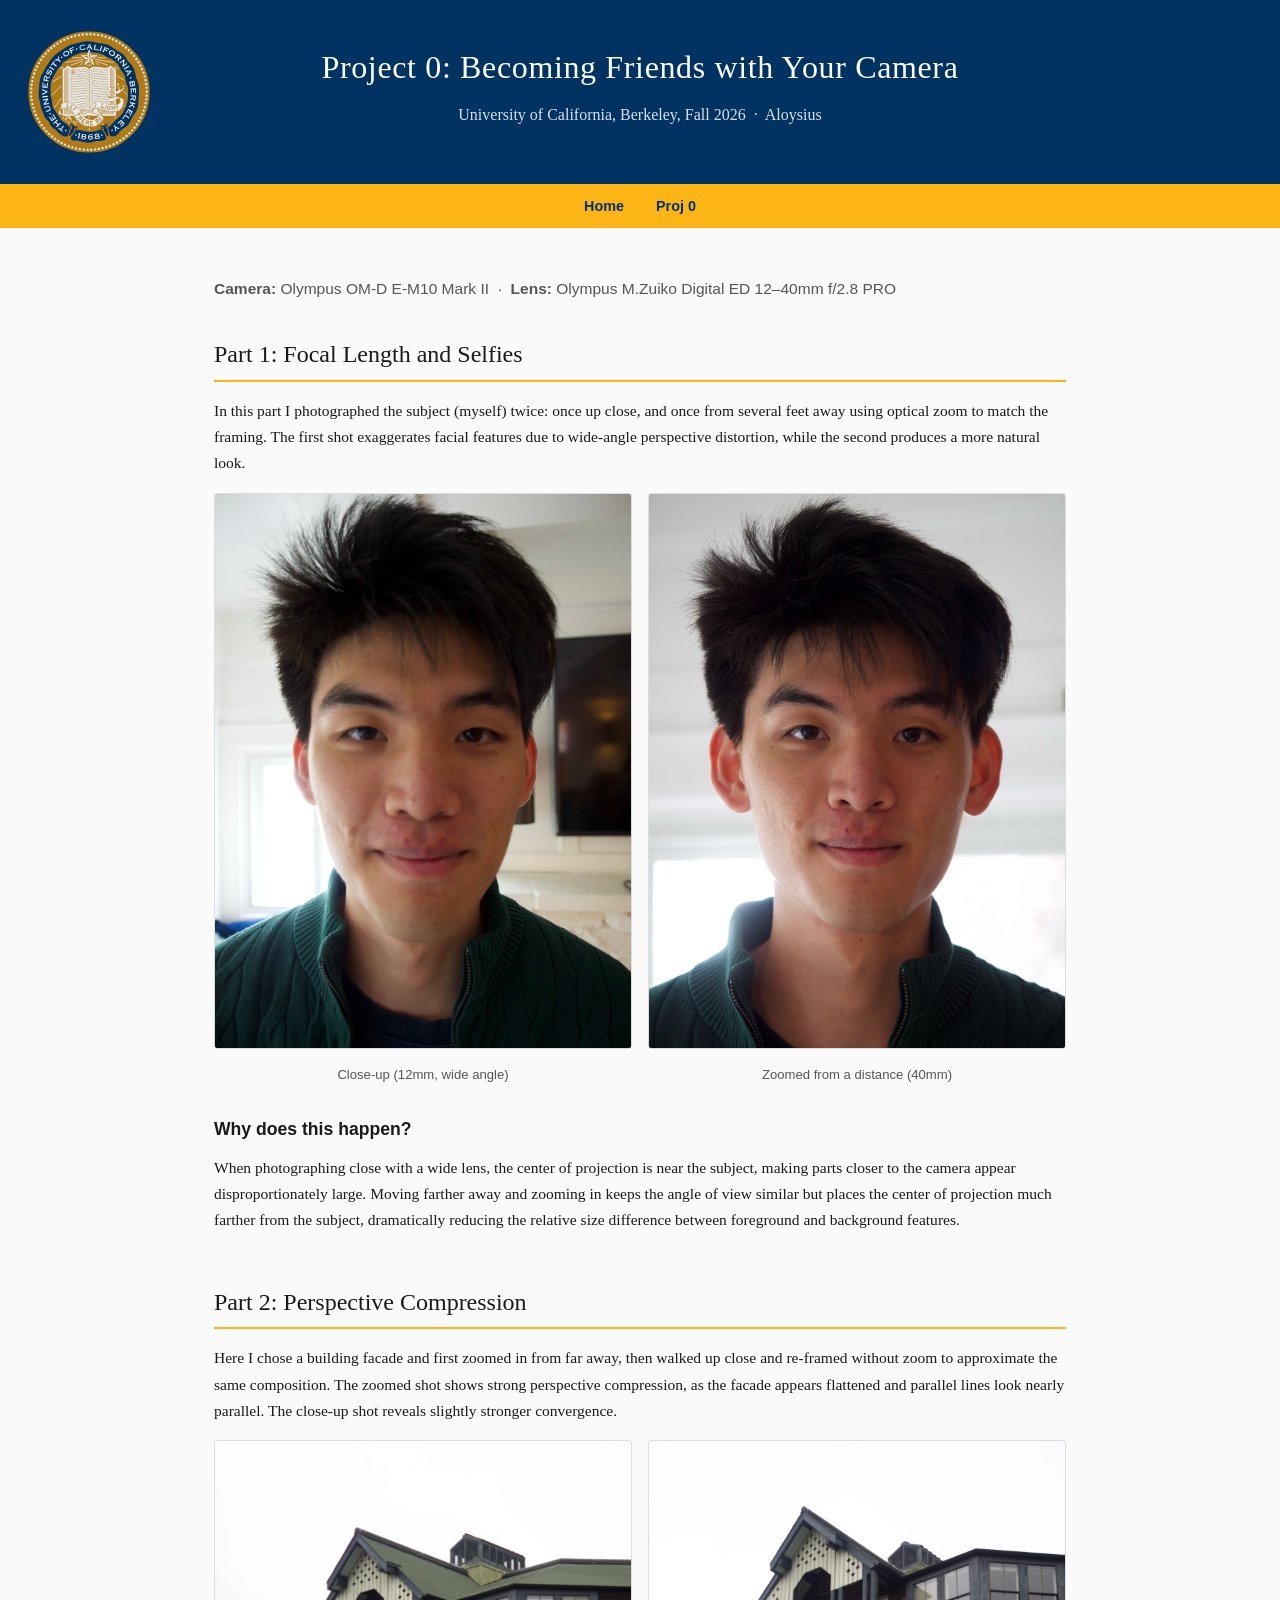
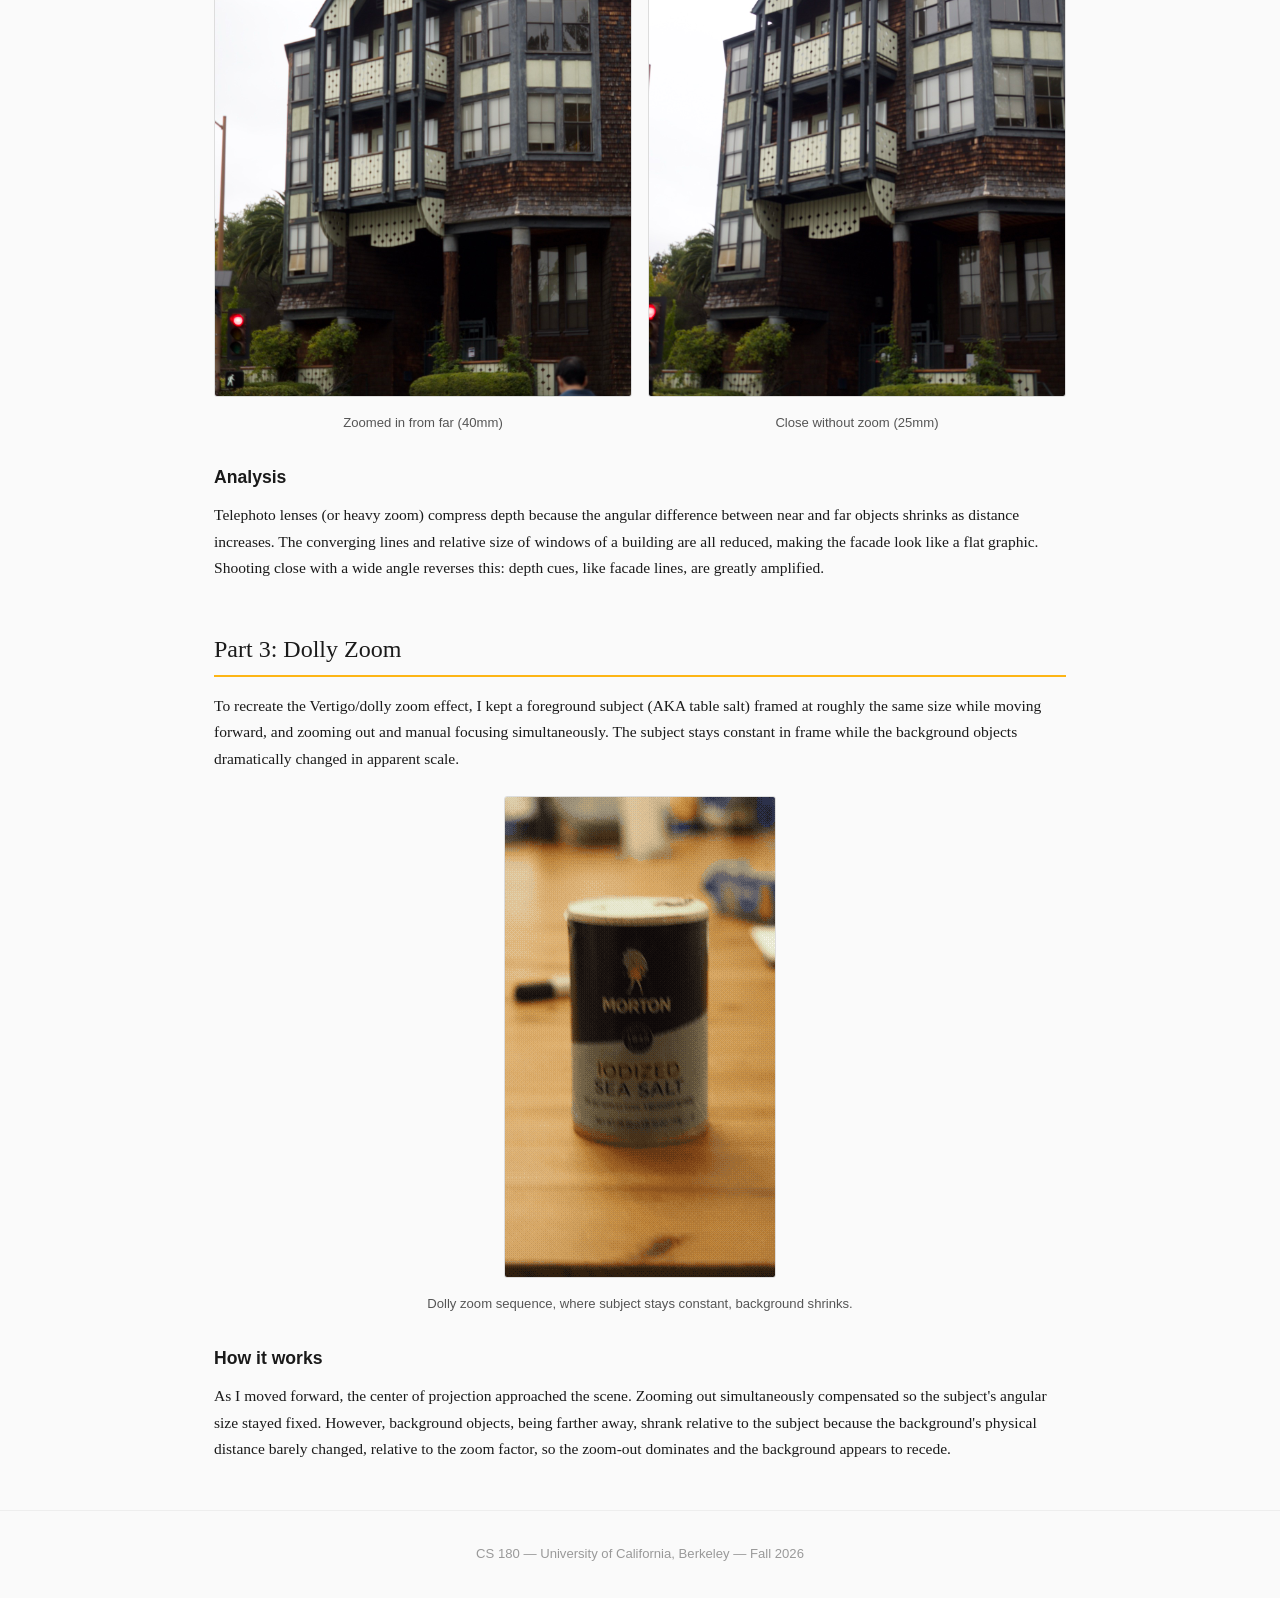
==== proj0/index.html @ fd5c7561 "proj0" ====
<!DOCTYPE html>
<html lang="en">
<head>
  <meta charset="UTF-8" />
  <meta name="viewport" content="width=device-width, initial-scale=1.0" />
  <title>Proj 0: Becoming Friends with Your Camera — CS 180</title>
  <link rel="stylesheet" href="../style.css" />
</head>
<body>

<header>
  <img src="../cal_seal.svg" alt="UC Berkeley seal" class="header-seal" />
  <h1>Project 0: Becoming Friends with Your Camera</h1>
  <p>University of California, Berkeley, Fall 2026 &nbsp;·&nbsp; Aloysius</p>
</header>

<nav>
  <a href="../index.html">Home</a>
  <a href="../proj0/index.html">Proj 0</a>
</nav>

<main>

  <section id="equipment">
    <p><strong>Camera:</strong> Olympus OM-D E-M10 Mark II &nbsp;·&nbsp; <strong>Lens:</strong> Olympus M.Zuiko Digital ED 12–40mm f/2.8 PRO</p>
  </section>

  <!-- ===================== PART 1 ===================== -->
  <section id="part1">
    <h2>Part 1: Focal Length and Selfies</h2>
    <p>
      <!-- Explain what you did and what you observed. -->
      In this part I photographed the subject (myself) twice: once up close,
      and once from several feet away using optical zoom to match the framing. The first shot
      exaggerates facial features due to wide-angle perspective distortion, while the second
      produces a more natural look.
    </p>

    <div class="image-row">
      <figure>
        <img src="images/part1_close.jpg" alt="Close-up shot, distorted" />
        <figcaption>Close-up (12mm, wide angle)</figcaption>
      </figure>
      <figure>
        <img src="images/part1_zoom.jpg" alt="Zoom shot from distance" />
        <figcaption>Zoomed from a distance (40mm)</figcaption>
      </figure>
    </div>

    <h3>Why does this happen?</h3>
    <p>
      <!-- Write your reflection here. -->
      When photographing close with a wide lens, the center of projection is near the subject,
      making parts closer to the camera appear disproportionately large. Moving farther away
      and zooming in keeps the angle of view similar but places the center of projection much
      farther from the subject, dramatically reducing the relative size difference between
      foreground and background features.
    </p>
  </section>

  <!-- ===================== PART 2 ===================== -->
  <section id="part2">
    <h2>Part 2: Perspective Compression</h2>
    <p>
      <!-- Explain what you did and what you observed. -->
      Here I chose a building facade and first zoomed in from far away, then walked up close
      and re-framed without zoom to approximate the same composition. The zoomed
      shot shows strong perspective compression, as the facade appears flattened and parallel
      lines look nearly parallel. The close-up shot reveals slightly stronger convergence.
    </p>

    <div class="image-row">
      <figure>
        <img src="images/part2_zoom.jpg" alt="Building zoomed from far" />
        <figcaption>Zoomed in from far (40mm)</figcaption>
      </figure>
      <figure>
        <img src="images/part2_close.jpg" alt="Building shot up close" />
        <figcaption>Close without zoom (25mm)</figcaption>
      </figure>
    </div>

    <h3>Analysis</h3>
    <p>
      <!-- Write your analysis here. -->
      Telephoto lenses (or heavy zoom) compress depth because the angular difference between
      near and far objects shrinks as distance increases. The 
      converging lines and relative size of windows of a building are all reduced, making the facade look
      like a flat graphic. Shooting close with a wide angle reverses this: depth cues, like facade lines, are
      greatly amplified.
    </p>
  </section>

  <!-- ===================== PART 3 ===================== -->
  <section id="part3">
    <h2>Part 3: Dolly Zoom</h2>
    <p>
      <!-- Explain your process. -->
      To recreate the Vertigo/dolly zoom effect, I kept a foreground subject (AKA table salt) framed at roughly
      the same size while moving forward, and zooming out and manual focusing simultaneously. The subject
      stays constant in frame while the background objects dramatically changed in apparent scale.
    </p>

    <figure class="gif-container">
      <img src="images/dolly_zoom.gif" alt="Dolly zoom animated GIF" />
      <figcaption>Dolly zoom sequence, where subject stays constant, background shrinks.</figcaption>
    </figure>

    <h3>How it works</h3>
    <p>
      <!-- Write your explanation here. -->
      As I moved forward, the center of projection approached the scene. Zooming out
      simultaneously compensated so the subject's angular size stayed fixed. However,
      background objects, being farther away, shrank relative to the subject because
      the background's physical distance barely changed, relative to the zoom factor, 
      so the zoom-out dominates and the background appears to recede.
    </p>
  </section>

</main>

<footer>
  CS 180 &mdash; University of California, Berkeley &mdash; Fall 2026
</footer>

</body>
</html>
---- style.css ----
* {
  box-sizing: border-box;
  margin: 0;
  padding: 0;
}

body {
  font-family: "Georgia", serif;
  background: #fafafa;
  color: #1a1a1a;
  line-height: 1.7;
}

header {
  background: #003262; /* Berkeley blue */
  color: #fff;
  padding: 2.5rem 1rem;
  text-align: center;
  position: relative;
}

.header-seal {
  position: absolute;
  top: 50%;
  left: 1.5rem;
  transform: translateY(-50%);
  height: 130px;
  width: 130px;
  object-fit: contain;
  opacity: 0.9;
}

header h1 {
  font-size: 2rem;
  font-weight: normal;
  letter-spacing: 0.02em;
}

header p {
  margin-top: 0.4rem;
  font-size: 1rem;
  opacity: 0.85;
}

nav {
  background: #fdb515; /* Berkeley gold */
  display: flex;
  justify-content: center;
  gap: 2rem;
  padding: 0.6rem 1rem;
}

nav a {
  color: #003262;
  text-decoration: none;
  font-family: "Helvetica Neue", sans-serif;
  font-size: 0.9rem;
  font-weight: 600;
}

nav a:hover {
  text-decoration: underline;
}

#equipment {
  margin-bottom: 2rem;
  font-family: "Helvetica Neue", sans-serif;
  font-size: 0.88rem;
  color: #555;
}

main {
  max-width: 900px;
  margin: 3rem auto;
  padding: 0 1.5rem;
}

h2 {
  font-size: 1.5rem;
  font-weight: normal;
  border-bottom: 2px solid #fdb515;
  padding-bottom: 0.3rem;
  margin-bottom: 1rem;
}

h3 {
  font-size: 1.1rem;
  margin: 1.8rem 0 0.6rem;
  font-family: "Helvetica Neue", sans-serif;
}

p {
  margin-bottom: 1rem;
  font-size: 0.97rem;
}

section {
  margin-bottom: 3rem;
}

.image-row {
  display: flex;
  gap: 1rem;
  flex-wrap: wrap;
  margin: 1rem 0;
}

.image-row figure {
  flex: 1 1 280px;
  text-align: center;
}

.image-row img {
  width: 100%;
  border: 1px solid #ddd;
  border-radius: 3px;
}

.image-row figcaption {
  font-size: 0.82rem;
  color: #555;
  margin-top: 0.4rem;
  font-family: "Helvetica Neue", sans-serif;
}

.gif-container {
  text-align: center;
  margin: 1.5rem 0;
}

.gif-container img {
  max-width: 100%;
  border: 1px solid #ddd;
  border-radius: 3px;
}

.gif-container figcaption {
  font-size: 0.82rem;
  color: #555;
  margin-top: 0.4rem;
  font-family: "Helvetica Neue", sans-serif;
}

/* Landing page project cards */
.project-grid {
  display: grid;
  grid-template-columns: repeat(auto-fill, minmax(240px, 1fr));
  gap: 1.5rem;
  margin-top: 1.5rem;
}

.project-card {
  border: 1px solid #ddd;
  border-radius: 6px;
  overflow: hidden;
  background: #fff;
  transition: box-shadow 0.2s;
}

.project-card:hover {
  box-shadow: 0 4px 16px rgba(0,0,0,0.1);
}

.project-card a {
  display: block;
  padding: 1.4rem;
  text-decoration: none;
  color: inherit;
}

.project-card .proj-number {
  font-size: 0.75rem;
  text-transform: uppercase;
  letter-spacing: 0.1em;
  color: #888;
  font-family: "Helvetica Neue", sans-serif;
}

.project-card h3 {
  margin: 0.3rem 0 0.5rem;
  font-size: 1.05rem;
  color: #003262;
}

.project-card p {
  font-size: 0.85rem;
  color: #555;
  margin: 0;
}

footer {
  text-align: center;
  padding: 2rem;
  font-size: 0.82rem;
  color: #999;
  font-family: "Helvetica Neue", sans-serif;
  border-top: 1px solid #eee;
  margin-top: 3rem;
}
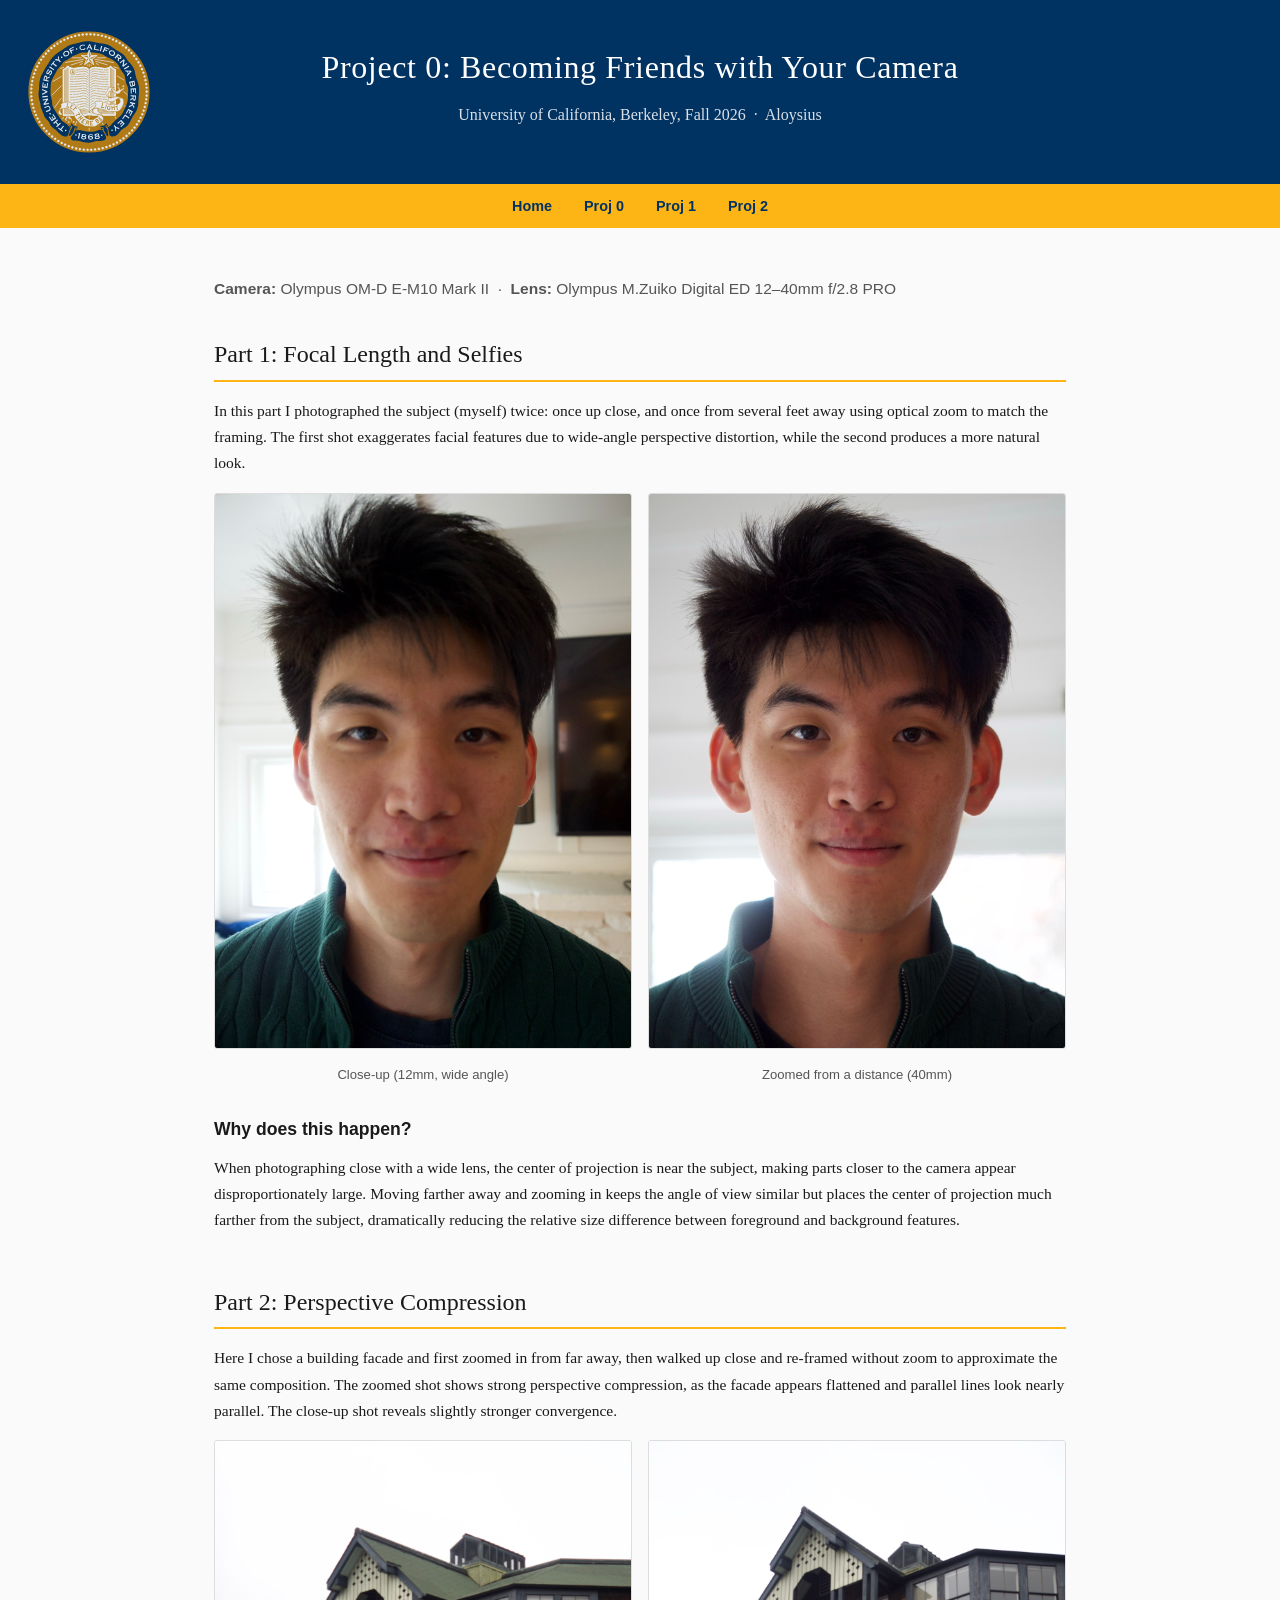
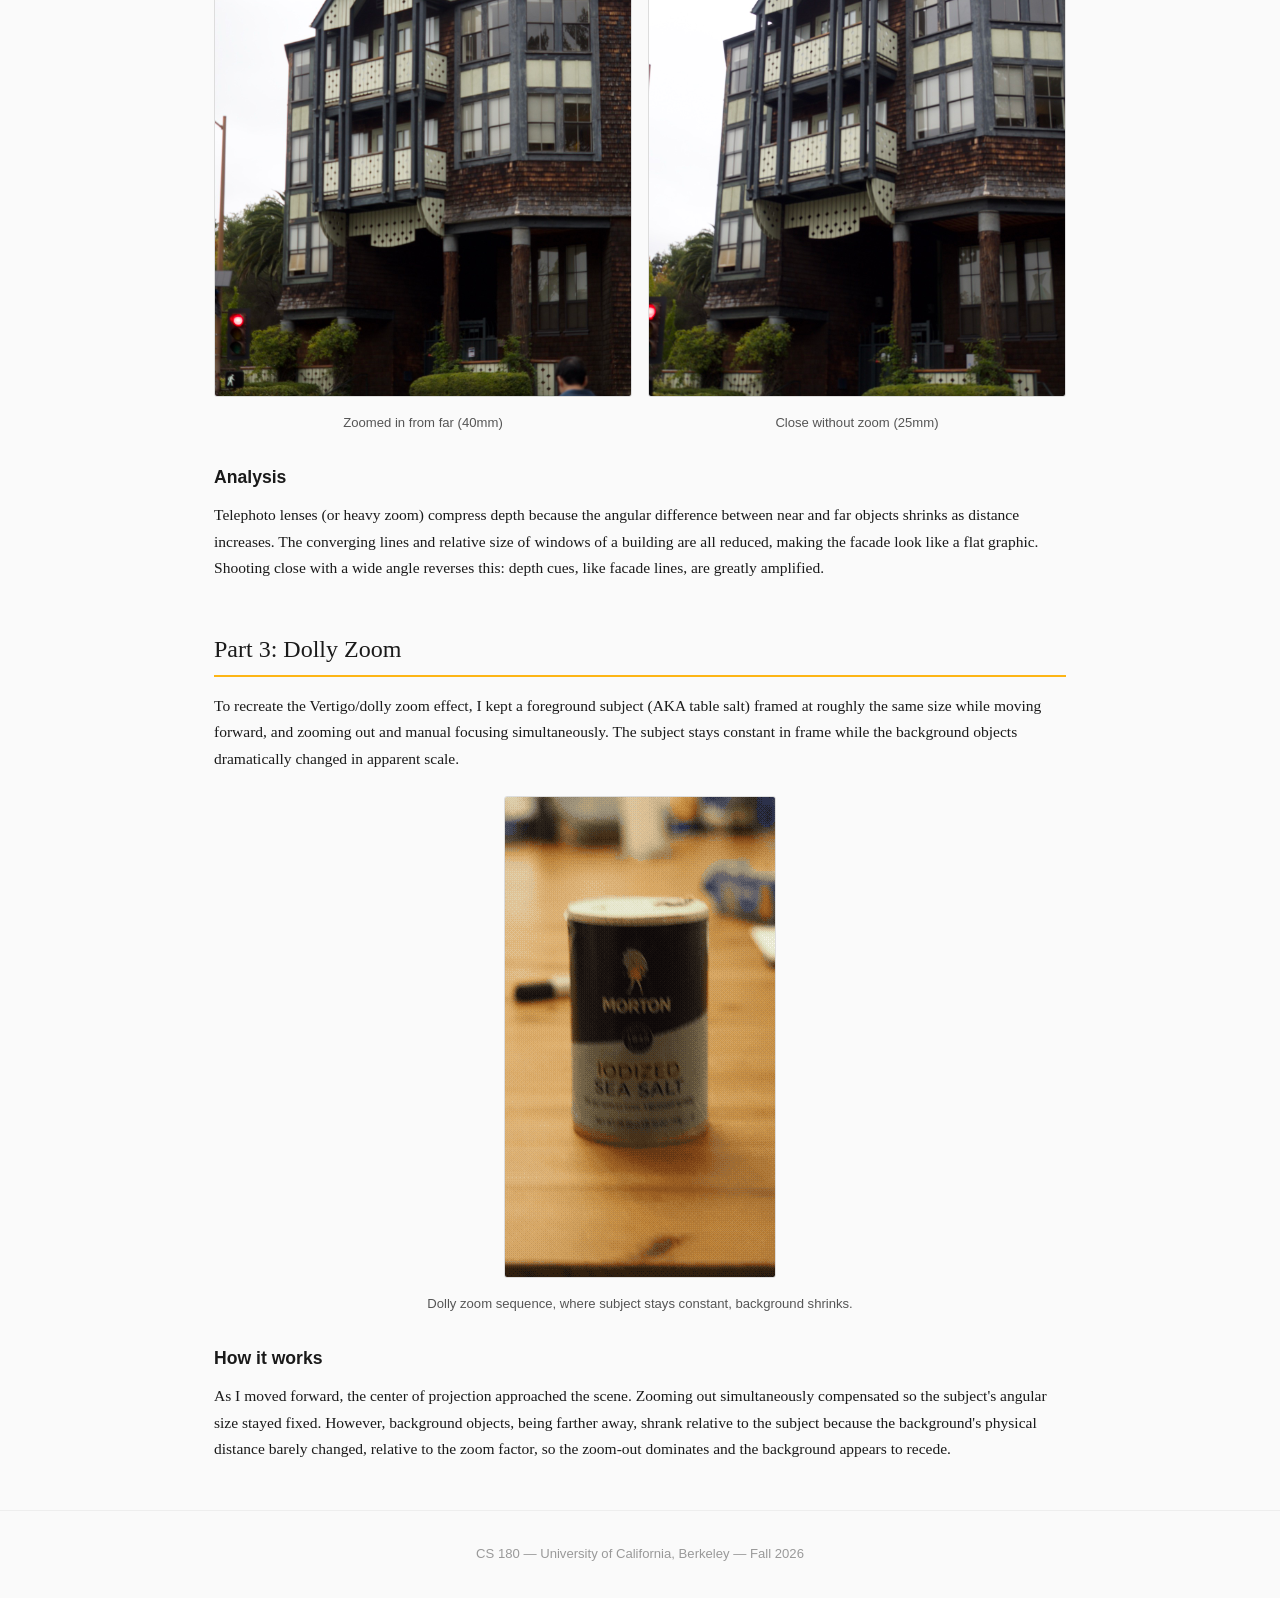
==== commit 59bb3239: "Add proj2: Fun with Filters and Frequencies" ====
--- a/proj0/index.html
+++ b/proj0/index.html
@@ -17,6 +17,8 @@
 <nav>
   <a href="../index.html">Home</a>
   <a href="../proj0/index.html">Proj 0</a>
+  <a href="../proj1/index.html">Proj 1</a>
+  <a href="../proj2/index.html">Proj 2</a>
 </nav>
 
 <main>
--- a/style.css
+++ b/style.css
@@ -188,6 +188,96 @@
   margin: 0;
 }
 
+table {
+  width: 100%;
+  border-collapse: collapse;
+  margin: 1rem 0 1.5rem;
+  font-family: "Helvetica Neue", sans-serif;
+  font-size: 0.85rem;
+}
+
+th, td {
+  text-align: left;
+  padding: 0.45rem 0.7rem;
+  border-bottom: 1px solid #eee;
+}
+
+th {
+  color: #003262;
+  border-bottom: 2px solid #fdb515;
+  font-weight: 600;
+}
+
+tr:hover td {
+  background: #fafafa;
+}
+
+.thumb-grid {
+  display: grid;
+  grid-template-columns: repeat(auto-fill, minmax(200px, 1fr));
+  gap: 1rem;
+  margin: 1rem 0;
+}
+
+.thumb-grid figure {
+  margin: 0;
+  text-align: center;
+}
+
+.thumb-grid img {
+  width: 100%;
+  border: 1px solid #ddd;
+  border-radius: 3px;
+}
+
+.thumb-grid figcaption {
+  font-size: 0.8rem;
+  color: #555;
+  margin-top: 0.3rem;
+  font-family: "Helvetica Neue", sans-serif;
+}
+
+code {
+  font-family: "SF Mono", "Menlo", "Consolas", monospace;
+  font-size: 0.85em;
+  background: #eef0f2;
+  padding: 0.1em 0.3em;
+  border-radius: 3px;
+}
+
+pre {
+  background: #1e2530;
+  color: #e8eaed;
+  padding: 1rem 1.2rem;
+  border-radius: 6px;
+  overflow-x: auto;
+  margin: 1rem 0;
+  font-size: 0.82rem;
+  line-height: 1.5;
+}
+
+pre code {
+  background: none;
+  padding: 0;
+  color: inherit;
+}
+
+.note {
+  background: #fff8e6;
+  border-left: 3px solid #fdb515;
+  padding: 0.8rem 1rem;
+  font-size: 0.88rem;
+  margin: 1rem 0;
+}
+
+.fail {
+  background: #fdeeee;
+  border-left: 3px solid #c0392b;
+  padding: 0.8rem 1rem;
+  font-size: 0.88rem;
+  margin: 1rem 0;
+}
+
 footer {
   text-align: center;
   padding: 2rem;
